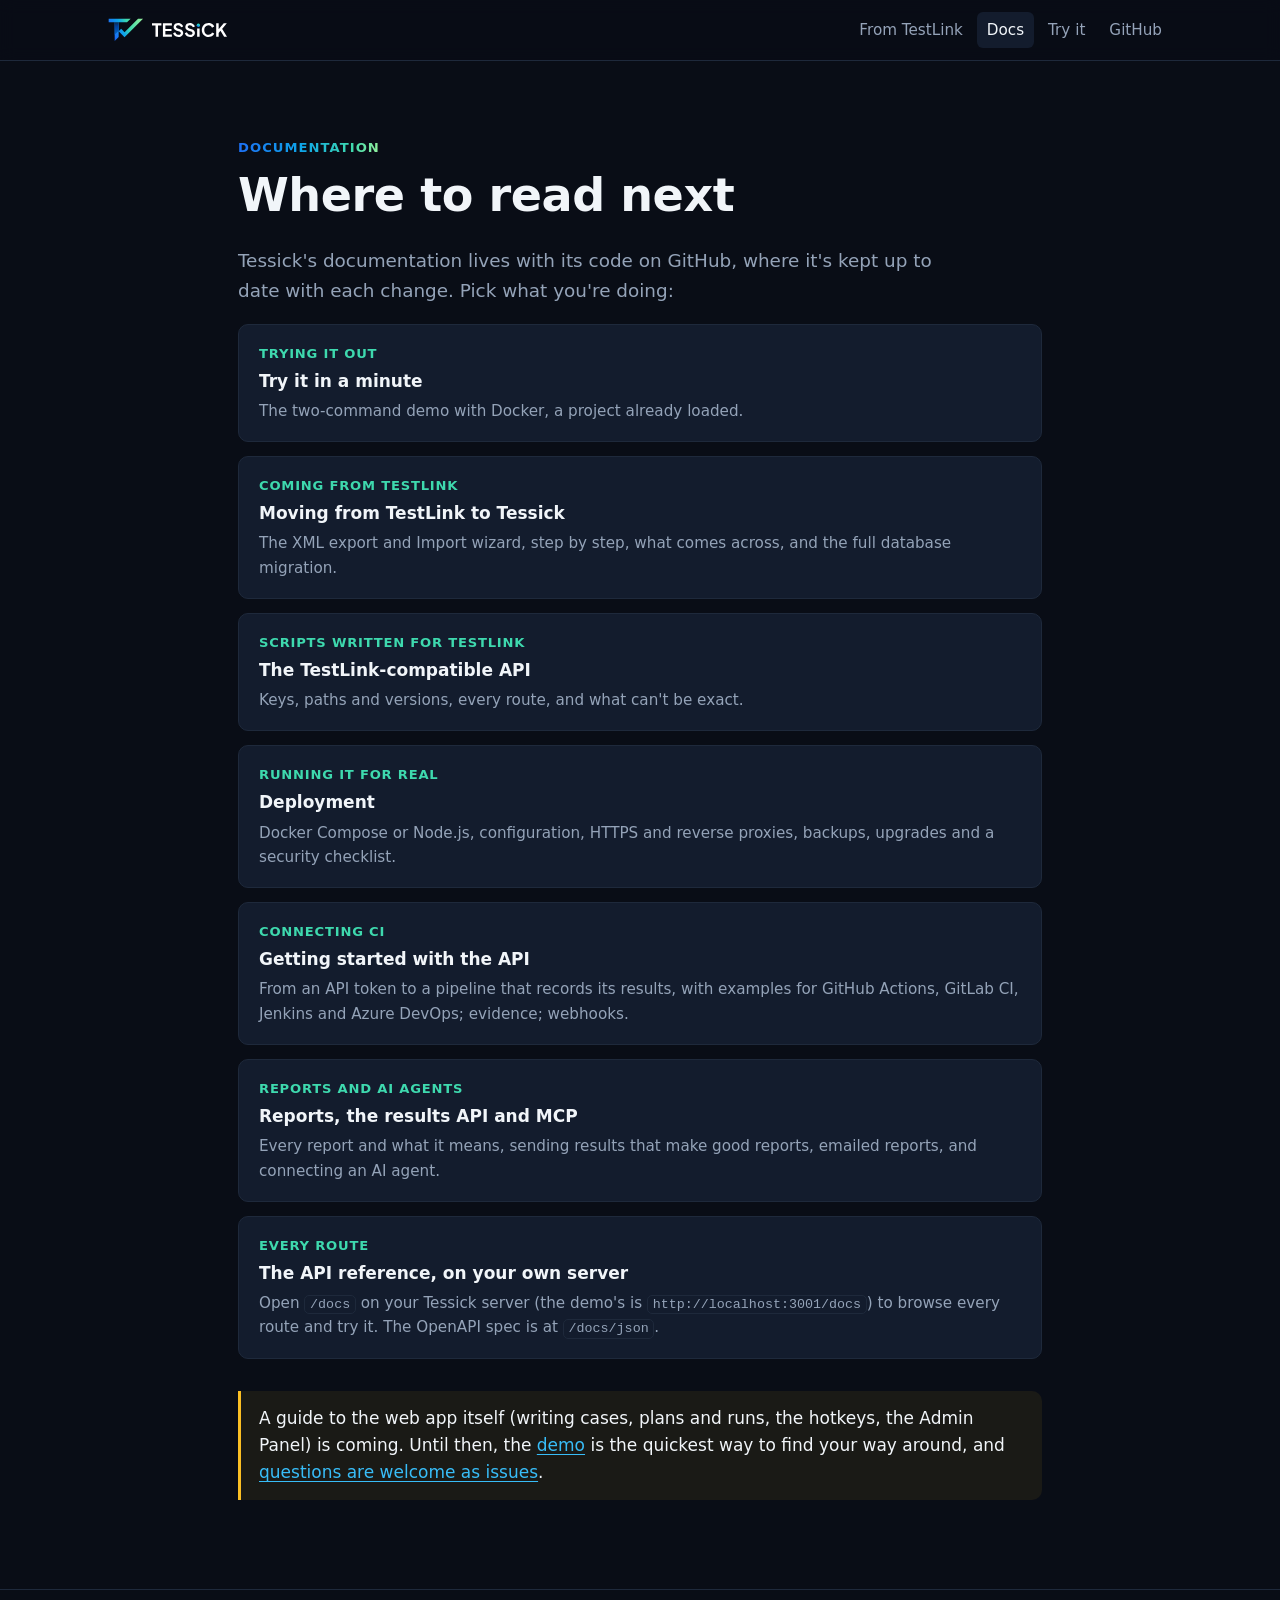
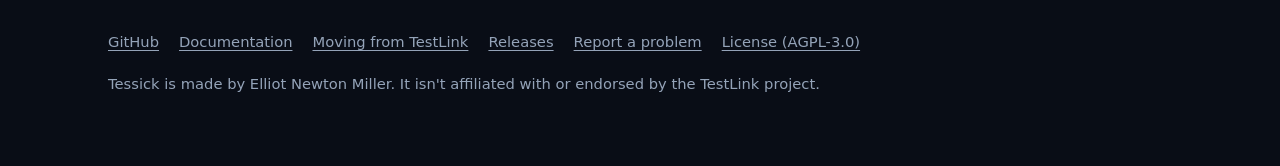
==== docs/index.html @ bb8a4198 "The Tessick website: home, Moving from TestLink, Documentation Plain HTML and CSS for GitHub Pages: " ====
<!doctype html>
<html lang="en">
<head>
  <meta charset="utf-8">
  <meta name="viewport" content="width=device-width, initial-scale=1">
  <title>Tessick documentation</title>
  <meta name="description" content="Where to read about Tessick: trying it out, moving from TestLink, running it for real, connecting CI, reports, AI agents and the API reference.">
  <link rel="canonical" href="https://elliotnewtonmiller.github.io/tessick-site/docs/">
  <meta property="og:type" content="website">
  <meta property="og:site_name" content="Tessick">
  <meta property="og:title" content="Tessick documentation">
  <meta property="og:description" content="Trying Tessick, moving from TestLink, running it for real, CI, reports, AI agents and the API.">
  <meta property="og:url" content="https://elliotnewtonmiller.github.io/tessick-site/docs/">
  <meta property="og:image" content="https://elliotnewtonmiller.github.io/tessick-site/media/og.png">
  <meta property="og:image:width" content="1280">
  <meta property="og:image:height" content="640">
  <meta name="twitter:card" content="summary_large_image">
  <meta name="theme-color" content="#090d16">
  <link rel="icon" type="image/svg+xml" href="../assets/tessick-mark.svg">
  <link rel="stylesheet" href="../assets/site.css">
</head>
<body>
<a class="skip" href="#main">Skip to content</a>

<header class="site-header">
  <div class="wrap">
    <a class="brand" href="../" aria-label="Tessick home">
      <img class="mark" src="../assets/tessick-mark.svg" alt="" width="36" height="24">
      <img class="word" src="../assets/tessick-wordmark-white.svg" alt="Tessick" width="86" height="14">
    </a>
    <nav class="nav" aria-label="Main">
      <a href="../testlink/">From TestLink</a>
      <a href="./" aria-current="page">Docs</a>
      <a class="hide-sm" href="../#try">Try it</a>
      <a href="https://github.com/ElliotNewtonMiller/Tessick">GitHub</a>
    </nav>
  </div>
</header>

<main id="main">
<section>
  <div class="wrap" style="max-width:860px">
    <span class="eyebrow">Documentation</span>
    <h1>Where to read next</h1>
    <p class="lead">Tessick's documentation lives with its code on GitHub, where it's kept up to date with each change. Pick what you're doing:</p>

    <div class="doc-list">
      <a class="doc" href="https://github.com/ElliotNewtonMiller/Tessick#try-it-in-a-minute">
        <span class="who">Trying it out</span>
        <strong>Try it in a minute</strong>
        <span class="what">The two-command demo with Docker, a project already loaded.</span>
      </a>
      <a class="doc" href="https://github.com/ElliotNewtonMiller/Tessick/blob/main/docs/migrating_from_testlink.md">
        <span class="who">Coming from TestLink</span>
        <strong>Moving from TestLink to Tessick</strong>
        <span class="what">The XML export and Import wizard, step by step, what comes across, and the full database migration.</span>
      </a>
      <a class="doc" href="https://github.com/ElliotNewtonMiller/Tessick/blob/main/docs/testlink_compat_api.md">
        <span class="who">Scripts written for TestLink</span>
        <strong>The TestLink-compatible API</strong>
        <span class="what">Keys, paths and versions, every route, and what can't be exact.</span>
      </a>
      <a class="doc" href="https://github.com/ElliotNewtonMiller/Tessick/blob/main/docs/deployment.md">
        <span class="who">Running it for real</span>
        <strong>Deployment</strong>
        <span class="what">Docker Compose or Node.js, configuration, HTTPS and reverse proxies, backups, upgrades and a security checklist.</span>
      </a>
      <a class="doc" href="https://github.com/ElliotNewtonMiller/Tessick/blob/main/docs/api_getting_started.md">
        <span class="who">Connecting CI</span>
        <strong>Getting started with the API</strong>
        <span class="what">From an API token to a pipeline that records its results, with examples for GitHub Actions, GitLab CI, Jenkins and Azure DevOps; evidence; webhooks.</span>
      </a>
      <a class="doc" href="https://github.com/ElliotNewtonMiller/Tessick/blob/main/docs/reports_api_and_mcp.md">
        <span class="who">Reports and AI agents</span>
        <strong>Reports, the results API and MCP</strong>
        <span class="what">Every report and what it means, sending results that make good reports, emailed reports, and connecting an AI agent.</span>
      </a>
      <div class="doc">
        <span class="who">Every route</span>
        <strong>The API reference, on your own server</strong>
        <span class="what">Open <code>/docs</code> on your Tessick server (the demo's is <code>http://localhost:3001/docs</code>) to browse every route and try it. The OpenAPI spec is at <code>/docs/json</code>.</span>
      </div>
    </div>

    <p class="note" style="margin-top:32px">A guide to the web app itself (writing cases, plans and runs, the hotkeys, the Admin Panel) is coming. Until then, the <a href="../#try">demo</a> is the quickest way to find your way around, and <a href="https://github.com/ElliotNewtonMiller/Tessick/issues">questions are welcome as issues</a>.</p>
  </div>
</section>
</main>

<footer class="site-footer">
  <div class="wrap">
    <nav aria-label="Footer">
      <a href="https://github.com/ElliotNewtonMiller/Tessick">GitHub</a>
      <a href="./">Documentation</a>
      <a href="../testlink/">Moving from TestLink</a>
      <a href="https://github.com/ElliotNewtonMiller/Tessick/releases">Releases</a>
      <a href="https://github.com/ElliotNewtonMiller/Tessick/issues">Report a problem</a>
      <a href="https://github.com/ElliotNewtonMiller/Tessick/blob/main/LICENSE">License (AGPL-3.0)</a>
    </nav>
    <p>Tessick is made by Elliot Newton Miller. It isn't affiliated with or endorsed by the TestLink project.</p>
  </div>
</footer>
</body>
</html>
---- assets/site.css ----
/* Tessick's website. Dark, in the app's colours and the logo's gradient. */

:root {
  --bg: #090d16;
  --bg-raised: #0f1624;
  --panel: #131c2d;
  --line: #1e293b;
  --line-strong: #2e3d57;
  --text: #f1f5f9;
  --text-dim: #94a3b8;
  --accent: #0ea5e9;
  --accent-strong: #38bdf8;
  --green: #3ed9ae;
  --gradient: linear-gradient(90deg, #1d70f5, #0ea5e9 45%, #3ed9ae 80%, #95f19c);
  --radius: 10px;
  --wide: 1120px;
  --font: system-ui, -apple-system, "Segoe UI", Roboto, "Helvetica Neue", Arial, sans-serif;
  --mono: ui-monospace, "SF Mono", "Cascadia Code", "JetBrains Mono", Menlo, Consolas, monospace;
  color-scheme: dark;
}

*, *::before, *::after { box-sizing: border-box; }

html { scroll-behavior: smooth; }
@media (prefers-reduced-motion: reduce) { html { scroll-behavior: auto; } }

body {
  margin: 0;
  background: var(--bg);
  color: var(--text);
  font: 17px/1.6 var(--font);
  -webkit-font-smoothing: antialiased;
}

img, video { display: block; max-width: 100%; height: auto; }

/* Grid items may shrink below their contents' width (a video's 1280px), or the page scrolls sideways. */
.hero .wrap > *, .two-col > *, .feature > *, .cards > *, .license > * { min-width: 0; }

a { color: var(--accent-strong); text-underline-offset: 3px; }
a:hover { color: #7dd3fc; }

h1, h2, h3 { line-height: 1.2; margin: 0 0 0.5em; letter-spacing: -0.01em; }
h1 { font-size: clamp(2rem, 3.6vw, 2.9rem); font-weight: 750; }
h2 { font-size: clamp(1.55rem, 3vw, 2.1rem); font-weight: 700; }
h3 { font-size: 1.15rem; font-weight: 650; }
p { margin: 0 0 1em; }

code, pre { font-family: var(--mono); font-size: 0.88em; }
:not(pre) > code { background: var(--panel); border: 1px solid var(--line); border-radius: 5px; padding: 0.1em 0.35em; }

.wrap { max-width: var(--wide); margin: 0 auto; padding: 0 16px; }
@media (min-width: 700px) { .wrap { padding: 0 28px; } }

.skip { position: absolute; left: -999px; }
.skip:focus { left: 16px; top: 12px; background: var(--panel); padding: 8px 12px; border-radius: 6px; z-index: 10; }

/* Header */
.site-header { border-bottom: 1px solid var(--line); background: rgba(9, 13, 22, 0.92); position: sticky; top: 0; z-index: 5; backdrop-filter: blur(8px); }
.site-header .wrap { display: flex; align-items: center; gap: 16px; min-height: 60px; }
.brand { display: flex; align-items: center; gap: 8px; text-decoration: none; margin-right: auto; }
.brand img.mark { height: 24px; width: auto; }
.brand img.word { height: 14px; width: auto; }
.nav { display: flex; gap: 4px; align-items: center; flex-wrap: wrap; }
.nav a { color: var(--text-dim); text-decoration: none; font-size: 0.95rem; padding: 6px 10px; border-radius: 6px; }
.nav a:hover, .nav a[aria-current="page"] { color: var(--text); background: var(--panel); }
@media (max-width: 560px) {
  .site-header .wrap { gap: 8px; }
  .nav { flex-wrap: nowrap; gap: 0; }
  .nav a.hide-sm { display: none; }
  .nav a { padding: 6px 7px; font-size: 0.9rem; white-space: nowrap; }
}
@media (max-width: 360px) { .brand img.word { display: none; } }

/* Buttons */
.btn { display: inline-flex; align-items: center; gap: 8px; padding: 11px 18px; border-radius: 8px; font-weight: 600; text-decoration: none; border: 1px solid transparent; font-size: 1rem; line-height: 1.2; cursor: pointer; }
.btn-primary { background: var(--accent); color: #04111d; }
.btn-primary:hover { background: var(--accent-strong); color: #04111d; }
.btn-ghost { border-color: var(--line-strong); color: var(--text); background: transparent; }
.btn-ghost:hover { background: var(--panel); color: var(--text); }
.actions { display: flex; flex-wrap: wrap; gap: 12px; margin-top: 24px; }

/* Sections */
section { padding: 72px 0; }
section + section { border-top: 1px solid var(--line); }
.eyebrow { display: inline-block; font-size: 0.82rem; font-weight: 650; letter-spacing: 0.08em; text-transform: uppercase; background: var(--gradient); -webkit-background-clip: text; background-clip: text; color: transparent; margin-bottom: 10px; }
.lead { font-size: 1.15rem; color: var(--text-dim); max-width: 62ch; }
.section-head { max-width: 720px; margin-bottom: 40px; }
.dim { color: var(--text-dim); }

/* Hero */
.hero { padding: 64px 0 72px; position: relative; overflow: hidden; }
.hero::before { content: ""; position: absolute; inset: -40% -10% auto auto; width: 70%; height: 120%; background: radial-gradient(closest-side, rgba(14, 165, 233, 0.16), transparent); pointer-events: none; }
.hero .wrap { display: grid; gap: 40px; align-items: center; position: relative; }
@media (min-width: 960px) { .hero .wrap { grid-template-columns: 1fr 1fr; } }
.hero h1 .grad { background: var(--gradient); -webkit-background-clip: text; background-clip: text; color: transparent; }
.hero .facts { list-style: none; padding: 0; margin: 20px 0 0; display: flex; flex-wrap: wrap; gap: 8px 18px; color: var(--text-dim); font-size: 0.95rem; }
.hero .facts li::before { content: "✓ "; color: var(--green); font-weight: 700; }

/* Clips */
.clip { border-radius: var(--radius); overflow: hidden; border: 1px solid var(--line-strong); background: var(--bg-raised); box-shadow: 0 20px 60px -20px rgba(0, 0, 0, 0.7); }
.clip video { width: 100%; aspect-ratio: 1280 / 726; object-fit: cover; }
.clip figcaption { font-size: 0.85rem; color: var(--text-dim); padding: 8px 14px; border-top: 1px solid var(--line); }

/* Cards */
.cards { display: grid; gap: 20px; }
@media (min-width: 820px) { .cards { grid-template-columns: repeat(3, 1fr); } }
.card { background: var(--panel); border: 1px solid var(--line); border-radius: var(--radius); padding: 24px; display: flex; flex-direction: column; }
.card p { color: var(--text-dim); }
.card .more { margin-top: auto; font-weight: 600; text-decoration: none; }
.card .tag { font-size: 0.8rem; color: var(--green); font-weight: 650; margin-bottom: 6px; }

/* Feature rows */
.feature { display: grid; gap: 28px; align-items: center; padding: 36px 0; }
.feature + .feature { border-top: 1px dashed var(--line); }
@media (min-width: 900px) {
  /* The clip always takes the wider column; .flip puts it on the left. */
  .feature { grid-template-columns: 2fr 3fr; grid-template-areas: "text clip"; gap: 48px; }
  .feature.flip { grid-template-columns: 3fr 2fr; grid-template-areas: "clip text"; }
  .feature > .feature-text { grid-area: text; }
  .feature > .clip { grid-area: clip; }
}
.feature-text p { color: var(--text-dim); }

/* More grid */
.grid-more { display: grid; gap: 14px; grid-template-columns: repeat(auto-fill, minmax(min(100%, 250px), 1fr)); }
.grid-more div { background: var(--panel); border: 1px solid var(--line); border-radius: var(--radius); padding: 18px; }
.grid-more h3 { font-size: 1rem; margin-bottom: 4px; }
.grid-more p { color: var(--text-dim); font-size: 0.93rem; margin: 0; }

/* Code block with copy */
.code { position: relative; background: #050810; border: 1px solid var(--line-strong); border-radius: var(--radius); margin: 20px 0; }
.code pre { margin: 0; padding: 44px 18px 18px; overflow-x: auto; line-height: 1.7; }
.code .copy { position: absolute; top: 8px; right: 8px; font: 600 0.8rem var(--font); background: var(--panel); color: var(--text); border: 1px solid var(--line-strong); border-radius: 6px; padding: 5px 10px; cursor: pointer; }
.code .copy:hover { background: var(--line-strong); }
.code .prompt { color: var(--text-dim); user-select: none; }
.two-col { display: grid; gap: 40px; }
@media (min-width: 900px) { .two-col { grid-template-columns: 1fr 1fr; align-items: start; } }

/* Tables */
.table-wrap { overflow-x: auto; border: 1px solid var(--line); border-radius: var(--radius); }
table { border-collapse: collapse; width: 100%; font-size: 0.95rem; }
th, td { text-align: left; padding: 12px 16px; border-bottom: 1px solid var(--line); vertical-align: top; }
th { background: var(--panel); font-weight: 650; }
tr:last-child td { border-bottom: 0; }
td:first-child { color: var(--text-dim); white-space: nowrap; }
.yes { color: var(--green); font-weight: 650; }
.no { color: var(--text-dim); }

/* FAQ */
details { background: var(--panel); border: 1px solid var(--line); border-radius: var(--radius); padding: 0 20px; margin-bottom: 12px; }
summary { cursor: pointer; font-weight: 650; padding: 16px 0; }
details p { color: var(--text-dim); }

/* Open source band */
.band { background: var(--bg-raised); }
.license { display: grid; gap: 20px; }
@media (min-width: 820px) { .license { grid-template-columns: 1fr 1fr; } }

/* Doc list */
.doc-list { display: grid; gap: 14px; }
.doc-list .doc { display: grid; gap: 4px; padding: 18px 20px; background: var(--panel); border: 1px solid var(--line); border-radius: var(--radius); text-decoration: none; color: var(--text); }
.doc-list a.doc:hover { border-color: var(--accent); }
.doc-list .who { font-size: 0.82rem; color: var(--green); font-weight: 650; text-transform: uppercase; letter-spacing: 0.06em; }
.doc-list .what { color: var(--text-dim); font-size: 0.95rem; }
.note { border-left: 3px solid #fbbf24; background: rgba(251, 191, 36, 0.07); padding: 14px 18px; border-radius: 0 var(--radius) var(--radius) 0; color: var(--text); }

/* Footer */
.site-footer { border-top: 1px solid var(--line); padding: 40px 0 56px; color: var(--text-dim); font-size: 0.92rem; }
.site-footer .wrap { display: grid; gap: 18px; }
.site-footer nav { display: flex; flex-wrap: wrap; gap: 8px 20px; }
.site-footer a { color: var(--text-dim); }
.site-footer a:hover { color: var(--text); }

/* Not yet filled in: shows plainly until it is. */
.todo { background: #fbbf24; color: #1c1300; padding: 0 4px; border-radius: 3px; }
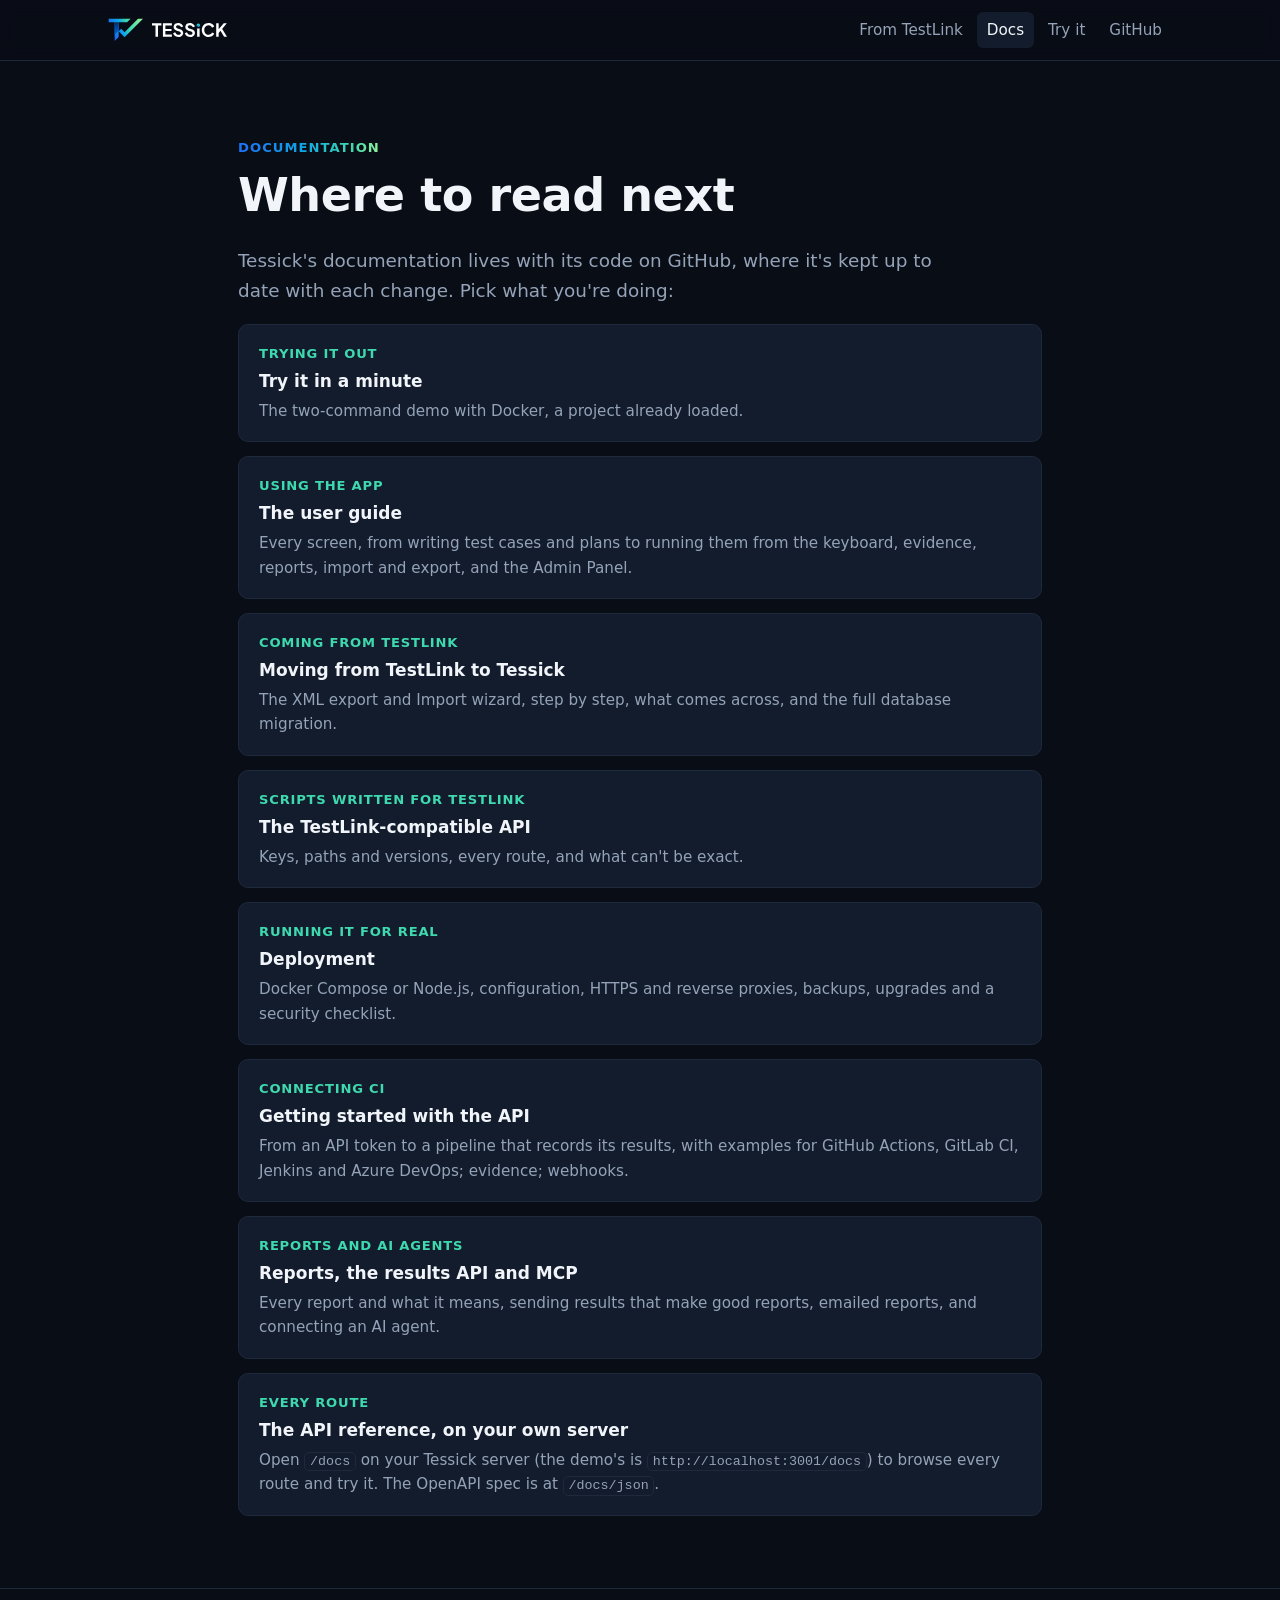
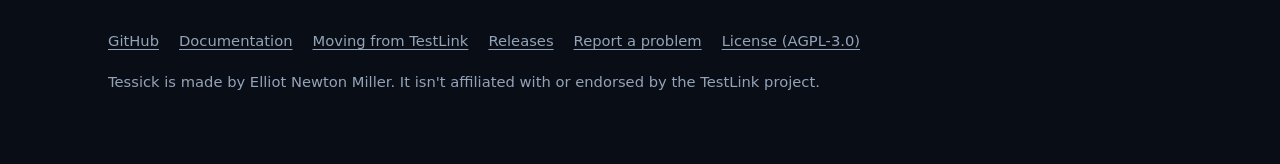
==== commit a596072a: "Link the user guide: on the Docs page, and from the feature tiles Tessick now has docs/user_guide.md" ====
--- a/docs/index.html
+++ b/docs/index.html
@@ -4,7 +4,7 @@
   <meta charset="utf-8">
   <meta name="viewport" content="width=device-width, initial-scale=1">
   <title>Tessick documentation</title>
-  <meta name="description" content="Where to read about Tessick: trying it out, moving from TestLink, running it for real, connecting CI, reports, AI agents and the API reference.">
+  <meta name="description" content="Where to read about Tessick: trying it out, using the app, moving from TestLink, running it for real, connecting CI, reports, AI agents and the API reference.">
   <link rel="canonical" href="https://elliotnewtonmiller.github.io/tessick-site/docs/">
   <meta property="og:type" content="website">
   <meta property="og:site_name" content="Tessick">
@@ -50,6 +50,11 @@
         <strong>Try it in a minute</strong>
         <span class="what">The two-command demo with Docker, a project already loaded.</span>
       </a>
+      <a class="doc" href="https://github.com/ElliotNewtonMiller/Tessick/blob/main/docs/user_guide.md">
+        <span class="who">Using the app</span>
+        <strong>The user guide</strong>
+        <span class="what">Every screen, from writing test cases and plans to running them from the keyboard, evidence, reports, import and export, and the Admin Panel.</span>
+      </a>
       <a class="doc" href="https://github.com/ElliotNewtonMiller/Tessick/blob/main/docs/migrating_from_testlink.md">
         <span class="who">Coming from TestLink</span>
         <strong>Moving from TestLink to Tessick</strong>
@@ -82,7 +87,6 @@
       </div>
     </div>
 
-    <p class="note" style="margin-top:32px">A guide to the web app itself (writing cases, plans and runs, the hotkeys, the Admin Panel) is coming. Until then, the <a href="../#try">demo</a> is the quickest way to find your way around, and <a href="https://github.com/ElliotNewtonMiller/Tessick/issues">questions are welcome as issues</a>.</p>
   </div>
 </section>
 </main>
--- a/assets/site.css
+++ b/assets/site.css
@@ -35,7 +35,7 @@
 img, video { display: block; max-width: 100%; height: auto; }
 
 /* Grid items may shrink below their contents' width (a video's 1280px), or the page scrolls sideways. */
-.hero .wrap > *, .two-col > *, .feature > *, .cards > *, .license > * { min-width: 0; }
+.hero .wrap > *, .two-col > *, .feature > *, .cards > *, .pillars > * { min-width: 0; }
 
 a { color: var(--accent-strong); text-underline-offset: 3px; }
 a:hover { color: #7dd3fc; }
@@ -83,6 +83,7 @@
 /* Sections */
 section { padding: 72px 0; }
 section + section { border-top: 1px solid var(--line); }
+section.oss, section.oss + section, section.cta { border-top: 0; }
 .eyebrow { display: inline-block; font-size: 0.82rem; font-weight: 650; letter-spacing: 0.08em; text-transform: uppercase; background: var(--gradient); -webkit-background-clip: text; background-clip: text; color: transparent; margin-bottom: 10px; }
 .lead { font-size: 1.15rem; color: var(--text-dim); max-width: 62ch; }
 .section-head { max-width: 720px; margin-bottom: 40px; }
@@ -100,6 +101,7 @@
 /* Clips */
 .clip { border-radius: var(--radius); overflow: hidden; border: 1px solid var(--line-strong); background: var(--bg-raised); box-shadow: 0 20px 60px -20px rgba(0, 0, 0, 0.7); }
 .clip video { width: 100%; aspect-ratio: 1280 / 726; object-fit: cover; }
+.clip-centre { max-width: 920px; margin: 48px auto 0; }
 .clip figcaption { font-size: 0.85rem; color: var(--text-dim); padding: 8px 14px; border-top: 1px solid var(--line); }
 
 /* Cards */
@@ -123,7 +125,7 @@
 .feature-text p { color: var(--text-dim); }
 
 /* More grid */
-.grid-more { display: grid; gap: 14px; grid-template-columns: repeat(auto-fill, minmax(min(100%, 250px), 1fr)); }
+.grid-more { display: grid; gap: 14px; grid-template-columns: repeat(auto-fill, minmax(min(100%, 300px), 1fr)); }
 .grid-more div { background: var(--panel); border: 1px solid var(--line); border-radius: var(--radius); padding: 18px; }
 .grid-more h3 { font-size: 1rem; margin-bottom: 4px; }
 .grid-more p { color: var(--text-dim); font-size: 0.93rem; margin: 0; }
@@ -152,10 +154,6 @@
 summary { cursor: pointer; font-weight: 650; padding: 16px 0; }
 details p { color: var(--text-dim); }
 
-/* Open source band */
-.band { background: var(--bg-raised); }
-.license { display: grid; gap: 20px; }
-@media (min-width: 820px) { .license { grid-template-columns: 1fr 1fr; } }
 
 /* Doc list */
 .doc-list { display: grid; gap: 14px; }
@@ -174,3 +172,57 @@
 
 /* Not yet filled in: shows plainly until it is. */
 .todo { background: #fbbf24; color: #1c1300; padding: 0 4px; border-radius: 3px; }
+
+/* Section backgrounds, so the page doesn't read the same from top to bottom. */
+.tint { background: var(--bg-raised); }
+.dots { background-image: radial-gradient(rgba(148, 163, 184, 0.13) 1px, transparent 1px); background-size: 22px 22px; }
+
+/* Icons: line drawings in the logo's colours. */
+.icon { width: 26px; height: 26px; fill: none; stroke: var(--green); stroke-width: 1.8; stroke-linecap: round; stroke-linejoin: round; margin-bottom: 12px; }
+
+/* Free and open source: the band under the hero. */
+.oss { position: relative; padding: 64px 0; background:
+  linear-gradient(180deg, rgba(29, 112, 245, 0.10), rgba(62, 217, 174, 0.06)), var(--bg); }
+.oss::before, .oss::after { content: ""; position: absolute; left: 0; right: 0; height: 1px; background: var(--gradient); opacity: 0.7; }
+.oss::before { top: 0; }
+.oss::after { bottom: 0; }
+.oss-head { text-align: center; max-width: 680px; margin: 0 auto 40px; }
+.oss-head .lead { margin: 0 auto; }
+.pillars { display: grid; gap: 28px 32px; grid-template-columns: repeat(auto-fit, minmax(min(100%, 220px), 1fr)); }
+.pillar { text-align: center; }
+.pillar .icon { width: 44px; height: 44px; padding: 10px; margin: 0 auto 14px; border-radius: 12px; background: rgba(62, 217, 174, 0.1); border: 1px solid rgba(62, 217, 174, 0.3); box-sizing: border-box; }
+.pillar h3 { font-size: 1.2rem; margin-bottom: 6px; }
+.pillar p { color: var(--text-dim); font-size: 0.97rem; margin: 0; }
+
+/* The TestLink cards' icons sit in a tile. */
+.card .icon { width: 40px; height: 40px; padding: 8px; border-radius: 10px; background: rgba(14, 165, 233, 0.1); border: 1px solid rgba(14, 165, 233, 0.3); stroke: var(--accent-strong); box-sizing: border-box; }
+.tint .card { background: var(--panel); }
+
+/* The demo commands in a terminal window. */
+.terminal .titlebar { display: flex; align-items: center; gap: 6px; padding: 9px 12px; border-bottom: 1px solid var(--line-strong); background: #0b111d; border-radius: var(--radius) var(--radius) 0 0; }
+.terminal .titlebar span { width: 11px; height: 11px; border-radius: 50%; background: #334155; }
+.terminal .titlebar span:nth-child(1) { background: #f87171; }
+.terminal .titlebar span:nth-child(2) { background: #fbbf24; }
+.terminal .titlebar span:nth-child(3) { background: #4ade80; }
+.terminal .titlebar b { font: 500 0.78rem var(--font); color: var(--text-dim); margin-left: 8px; }
+.terminal .copy { top: 5px; }
+.terminal pre { padding-top: 16px; }
+
+/* Feature rows: a coloured label each. */
+.label { display: inline-block; font-size: 0.75rem; font-weight: 700; letter-spacing: 0.06em; text-transform: uppercase; padding: 3px 10px; border-radius: 999px; margin-bottom: 12px; border: 1px solid; }
+.label.blue { color: #60a5fa; border-color: rgba(96, 165, 250, 0.4); background: rgba(96, 165, 250, 0.08); }
+.label.green { color: #4ade80; border-color: rgba(74, 222, 128, 0.4); background: rgba(74, 222, 128, 0.08); }
+.label.violet { color: #a78bfa; border-color: rgba(167, 139, 250, 0.4); background: rgba(167, 139, 250, 0.08); }
+.label.amber { color: #fbbf24; border-color: rgba(251, 191, 36, 0.4); background: rgba(251, 191, 36, 0.08); }
+.label.pink { color: #f472b6; border-color: rgba(244, 114, 182, 0.4); background: rgba(244, 114, 182, 0.08); }
+.feature h3 { font-size: 1.45rem; }
+
+/* "And more" tiles. */
+.grid-more .icon { width: 24px; height: 24px; margin-bottom: 10px; }
+
+/* The closing call to action. */
+.cta { padding: 80px 0; }
+.cta-box { text-align: center; padding: 56px 24px; border-radius: 18px; border: 1px solid var(--line-strong);
+  background: radial-gradient(120% 140% at 50% 0%, rgba(14, 165, 233, 0.22), rgba(62, 217, 174, 0.08) 55%, transparent 80%), var(--bg-raised); }
+.cta-box .lead { margin: 0 auto; }
+.cta-box .actions { justify-content: center; }
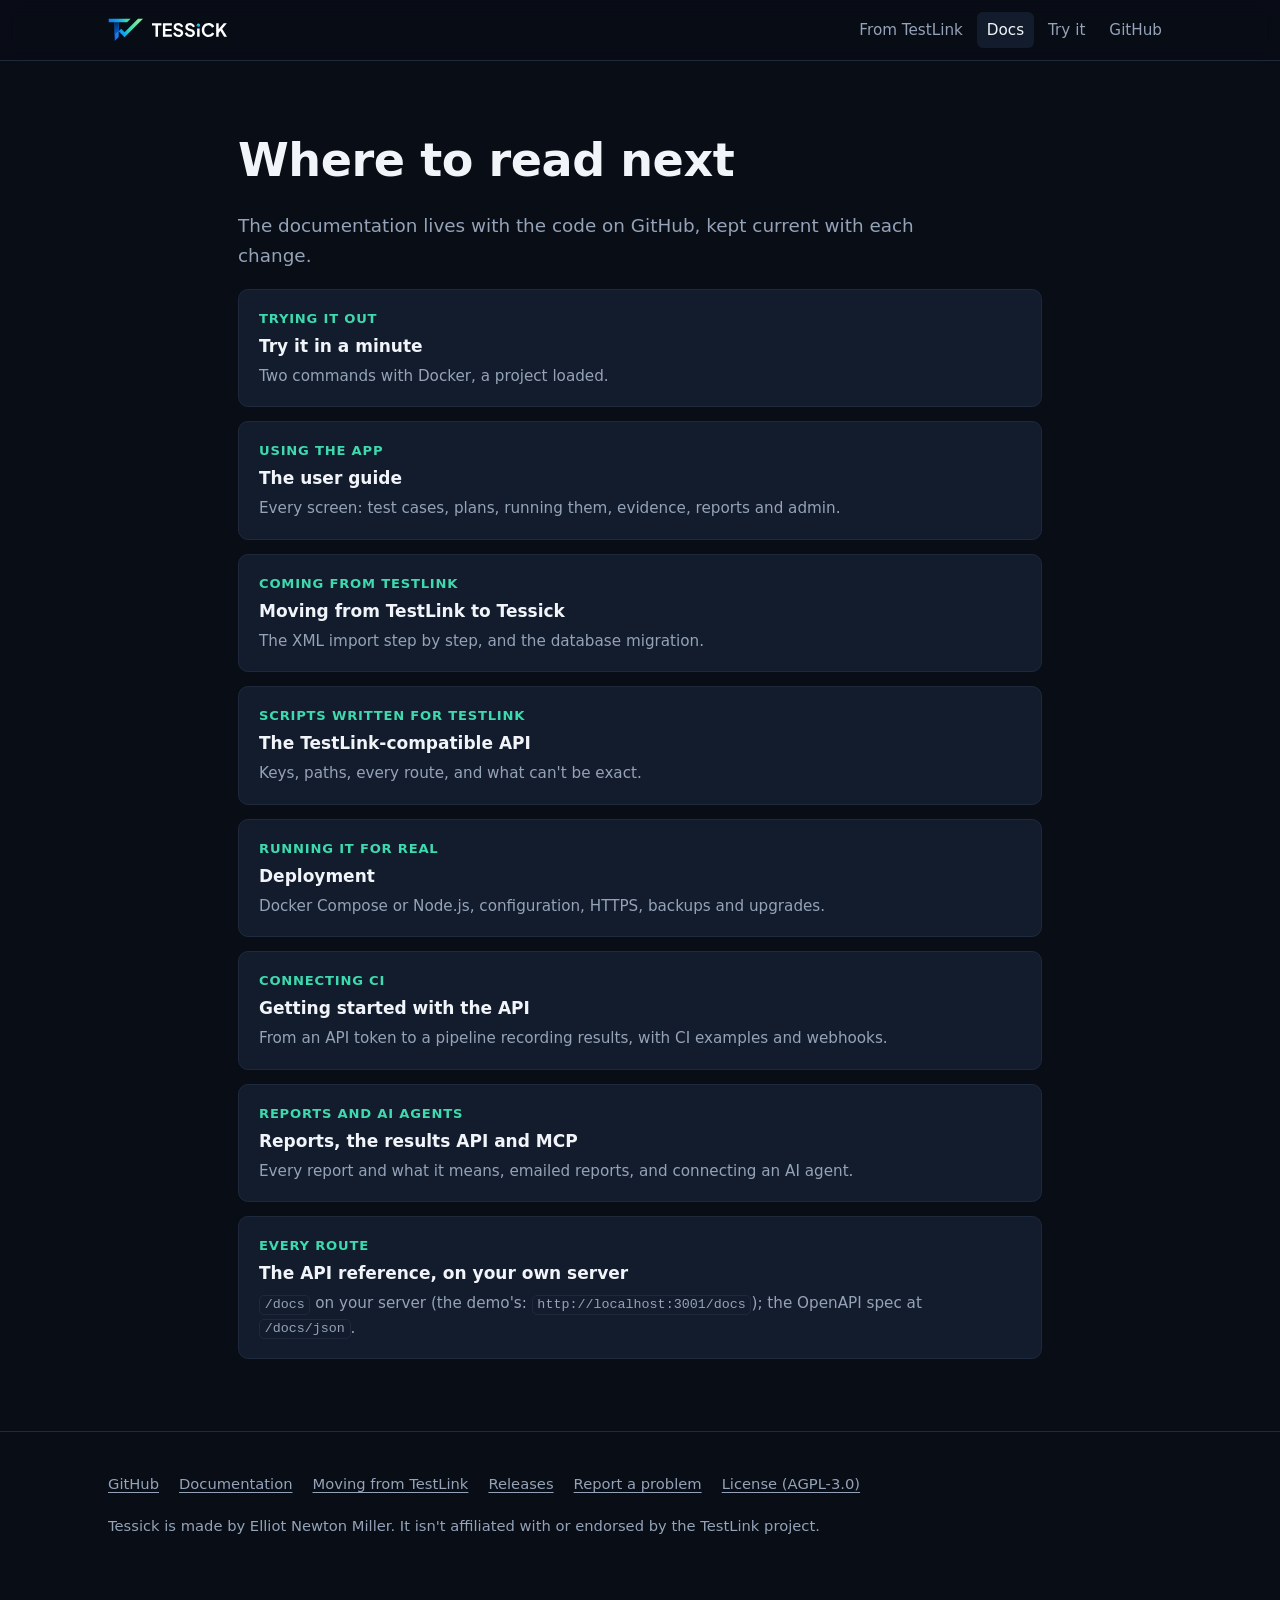
==== commit 387d0c50: "Shorter pages, in one direction, without repeats Home: hero, features, coming from TestLink, try it;" ====
--- a/docs/index.html
+++ b/docs/index.html
@@ -5,13 +5,13 @@
   <meta name="viewport" content="width=device-width, initial-scale=1">
   <title>Tessick documentation</title>
   <meta name="description" content="Where to read about Tessick: trying it out, using the app, moving from TestLink, running it for real, connecting CI, reports, AI agents and the API reference.">
-  <link rel="canonical" href="https://elliotnewtonmiller.github.io/tessick-site/docs/">
+  <link rel="canonical" href="https://tessick.com/docs/">
   <meta property="og:type" content="website">
   <meta property="og:site_name" content="Tessick">
   <meta property="og:title" content="Tessick documentation">
   <meta property="og:description" content="Trying Tessick, moving from TestLink, running it for real, CI, reports, AI agents and the API.">
-  <meta property="og:url" content="https://elliotnewtonmiller.github.io/tessick-site/docs/">
-  <meta property="og:image" content="https://elliotnewtonmiller.github.io/tessick-site/media/og.png">
+  <meta property="og:url" content="https://tessick.com/docs/">
+  <meta property="og:image" content="https://tessick.com/media/og.png">
   <meta property="og:image:width" content="1280">
   <meta property="og:image:height" content="640">
   <meta name="twitter:card" content="summary_large_image">
@@ -40,50 +40,49 @@
 <main id="main">
 <section>
   <div class="wrap" style="max-width:860px">
-    <span class="eyebrow">Documentation</span>
     <h1>Where to read next</h1>
-    <p class="lead">Tessick's documentation lives with its code on GitHub, where it's kept up to date with each change. Pick what you're doing:</p>
+    <p class="lead">The documentation lives with the code on GitHub, kept current with each change.</p>
 
     <div class="doc-list">
       <a class="doc" href="https://github.com/ElliotNewtonMiller/Tessick#try-it-in-a-minute">
         <span class="who">Trying it out</span>
         <strong>Try it in a minute</strong>
-        <span class="what">The two-command demo with Docker, a project already loaded.</span>
+        <span class="what">Two commands with Docker, a project loaded.</span>
       </a>
       <a class="doc" href="https://github.com/ElliotNewtonMiller/Tessick/blob/main/docs/user_guide.md">
         <span class="who">Using the app</span>
         <strong>The user guide</strong>
-        <span class="what">Every screen, from writing test cases and plans to running them from the keyboard, evidence, reports, import and export, and the Admin Panel.</span>
+        <span class="what">Every screen: test cases, plans, running them, evidence, reports and admin.</span>
       </a>
       <a class="doc" href="https://github.com/ElliotNewtonMiller/Tessick/blob/main/docs/migrating_from_testlink.md">
         <span class="who">Coming from TestLink</span>
         <strong>Moving from TestLink to Tessick</strong>
-        <span class="what">The XML export and Import wizard, step by step, what comes across, and the full database migration.</span>
+        <span class="what">The XML import step by step, and the database migration.</span>
       </a>
       <a class="doc" href="https://github.com/ElliotNewtonMiller/Tessick/blob/main/docs/testlink_compat_api.md">
         <span class="who">Scripts written for TestLink</span>
         <strong>The TestLink-compatible API</strong>
-        <span class="what">Keys, paths and versions, every route, and what can't be exact.</span>
+        <span class="what">Keys, paths, every route, and what can't be exact.</span>
       </a>
       <a class="doc" href="https://github.com/ElliotNewtonMiller/Tessick/blob/main/docs/deployment.md">
         <span class="who">Running it for real</span>
         <strong>Deployment</strong>
-        <span class="what">Docker Compose or Node.js, configuration, HTTPS and reverse proxies, backups, upgrades and a security checklist.</span>
+        <span class="what">Docker Compose or Node.js, configuration, HTTPS, backups and upgrades.</span>
       </a>
       <a class="doc" href="https://github.com/ElliotNewtonMiller/Tessick/blob/main/docs/api_getting_started.md">
         <span class="who">Connecting CI</span>
         <strong>Getting started with the API</strong>
-        <span class="what">From an API token to a pipeline that records its results, with examples for GitHub Actions, GitLab CI, Jenkins and Azure DevOps; evidence; webhooks.</span>
+        <span class="what">From an API token to a pipeline recording results, with CI examples and webhooks.</span>
       </a>
       <a class="doc" href="https://github.com/ElliotNewtonMiller/Tessick/blob/main/docs/reports_api_and_mcp.md">
         <span class="who">Reports and AI agents</span>
         <strong>Reports, the results API and MCP</strong>
-        <span class="what">Every report and what it means, sending results that make good reports, emailed reports, and connecting an AI agent.</span>
+        <span class="what">Every report and what it means, emailed reports, and connecting an AI agent.</span>
       </a>
       <div class="doc">
         <span class="who">Every route</span>
         <strong>The API reference, on your own server</strong>
-        <span class="what">Open <code>/docs</code> on your Tessick server (the demo's is <code>http://localhost:3001/docs</code>) to browse every route and try it. The OpenAPI spec is at <code>/docs/json</code>.</span>
+        <span class="what"><code>/docs</code> on your server (the demo's: <code>http://localhost:3001/docs</code>); the OpenAPI spec at <code>/docs/json</code>.</span>
       </div>
     </div>
 
--- a/assets/site.css
+++ b/assets/site.css
@@ -35,7 +35,7 @@
 img, video { display: block; max-width: 100%; height: auto; }
 
 /* Grid items may shrink below their contents' width (a video's 1280px), or the page scrolls sideways. */
-.hero .wrap > *, .two-col > *, .feature > *, .cards > *, .pillars > * { min-width: 0; }
+.hero .wrap > *, .two-col > *, .feature > *, .cards > * { min-width: 0; }
 
 a { color: var(--accent-strong); text-underline-offset: 3px; }
 a:hover { color: #7dd3fc; }
@@ -83,10 +83,9 @@
 /* Sections */
 section { padding: 72px 0; }
 section + section { border-top: 1px solid var(--line); }
-section.oss, section.oss + section, section.cta { border-top: 0; }
-.eyebrow { display: inline-block; font-size: 0.82rem; font-weight: 650; letter-spacing: 0.08em; text-transform: uppercase; background: var(--gradient); -webkit-background-clip: text; background-clip: text; color: transparent; margin-bottom: 10px; }
 .lead { font-size: 1.15rem; color: var(--text-dim); max-width: 62ch; }
 .section-head { max-width: 720px; margin-bottom: 40px; }
+.wrap.narrow > * { max-width: 820px; }
 .dim { color: var(--text-dim); }
 
 /* Hero */
@@ -110,7 +109,6 @@
 .card { background: var(--panel); border: 1px solid var(--line); border-radius: var(--radius); padding: 24px; display: flex; flex-direction: column; }
 .card p { color: var(--text-dim); }
 .card .more { margin-top: auto; font-weight: 600; text-decoration: none; }
-.card .tag { font-size: 0.8rem; color: var(--green); font-weight: 650; margin-bottom: 6px; }
 
 /* Feature rows */
 .feature { display: grid; gap: 28px; align-items: center; padding: 36px 0; }
@@ -153,7 +151,7 @@
 details { background: var(--panel); border: 1px solid var(--line); border-radius: var(--radius); padding: 0 20px; margin-bottom: 12px; }
 summary { cursor: pointer; font-weight: 650; padding: 16px 0; }
 details p { color: var(--text-dim); }
-
+details .table-wrap { margin-bottom: 20px; }
 
 /* Doc list */
 .doc-list { display: grid; gap: 14px; }
@@ -171,7 +169,6 @@
 .site-footer a:hover { color: var(--text); }
 
 /* Not yet filled in: shows plainly until it is. */
-.todo { background: #fbbf24; color: #1c1300; padding: 0 4px; border-radius: 3px; }
 
 /* Section backgrounds, so the page doesn't read the same from top to bottom. */
 .tint { background: var(--bg-raised); }
@@ -179,20 +176,6 @@
 
 /* Icons: line drawings in the logo's colours. */
 .icon { width: 26px; height: 26px; fill: none; stroke: var(--green); stroke-width: 1.8; stroke-linecap: round; stroke-linejoin: round; margin-bottom: 12px; }
-
-/* Free and open source: the band under the hero. */
-.oss { position: relative; padding: 64px 0; background:
-  linear-gradient(180deg, rgba(29, 112, 245, 0.10), rgba(62, 217, 174, 0.06)), var(--bg); }
-.oss::before, .oss::after { content: ""; position: absolute; left: 0; right: 0; height: 1px; background: var(--gradient); opacity: 0.7; }
-.oss::before { top: 0; }
-.oss::after { bottom: 0; }
-.oss-head { text-align: center; max-width: 680px; margin: 0 auto 40px; }
-.oss-head .lead { margin: 0 auto; }
-.pillars { display: grid; gap: 28px 32px; grid-template-columns: repeat(auto-fit, minmax(min(100%, 220px), 1fr)); }
-.pillar { text-align: center; }
-.pillar .icon { width: 44px; height: 44px; padding: 10px; margin: 0 auto 14px; border-radius: 12px; background: rgba(62, 217, 174, 0.1); border: 1px solid rgba(62, 217, 174, 0.3); box-sizing: border-box; }
-.pillar h3 { font-size: 1.2rem; margin-bottom: 6px; }
-.pillar p { color: var(--text-dim); font-size: 0.97rem; margin: 0; }
 
 /* The TestLink cards' icons sit in a tile. */
 .card .icon { width: 40px; height: 40px; padding: 8px; border-radius: 10px; background: rgba(14, 165, 233, 0.1); border: 1px solid rgba(14, 165, 233, 0.3); stroke: var(--accent-strong); box-sizing: border-box; }
@@ -208,21 +191,9 @@
 .terminal .copy { top: 5px; }
 .terminal pre { padding-top: 16px; }
 
-/* Feature rows: a coloured label each. */
-.label { display: inline-block; font-size: 0.75rem; font-weight: 700; letter-spacing: 0.06em; text-transform: uppercase; padding: 3px 10px; border-radius: 999px; margin-bottom: 12px; border: 1px solid; }
-.label.blue { color: #60a5fa; border-color: rgba(96, 165, 250, 0.4); background: rgba(96, 165, 250, 0.08); }
-.label.green { color: #4ade80; border-color: rgba(74, 222, 128, 0.4); background: rgba(74, 222, 128, 0.08); }
-.label.violet { color: #a78bfa; border-color: rgba(167, 139, 250, 0.4); background: rgba(167, 139, 250, 0.08); }
-.label.amber { color: #fbbf24; border-color: rgba(251, 191, 36, 0.4); background: rgba(251, 191, 36, 0.08); }
-.label.pink { color: #f472b6; border-color: rgba(244, 114, 182, 0.4); background: rgba(244, 114, 182, 0.08); }
+/* Feature rows. */
 .feature h3 { font-size: 1.45rem; }
 
 /* "And more" tiles. */
 .grid-more .icon { width: 24px; height: 24px; margin-bottom: 10px; }
 
-/* The closing call to action. */
-.cta { padding: 80px 0; }
-.cta-box { text-align: center; padding: 56px 24px; border-radius: 18px; border: 1px solid var(--line-strong);
-  background: radial-gradient(120% 140% at 50% 0%, rgba(14, 165, 233, 0.22), rgba(62, 217, 174, 0.08) 55%, transparent 80%), var(--bg-raised); }
-.cta-box .lead { margin: 0 auto; }
-.cta-box .actions { justify-content: center; }
